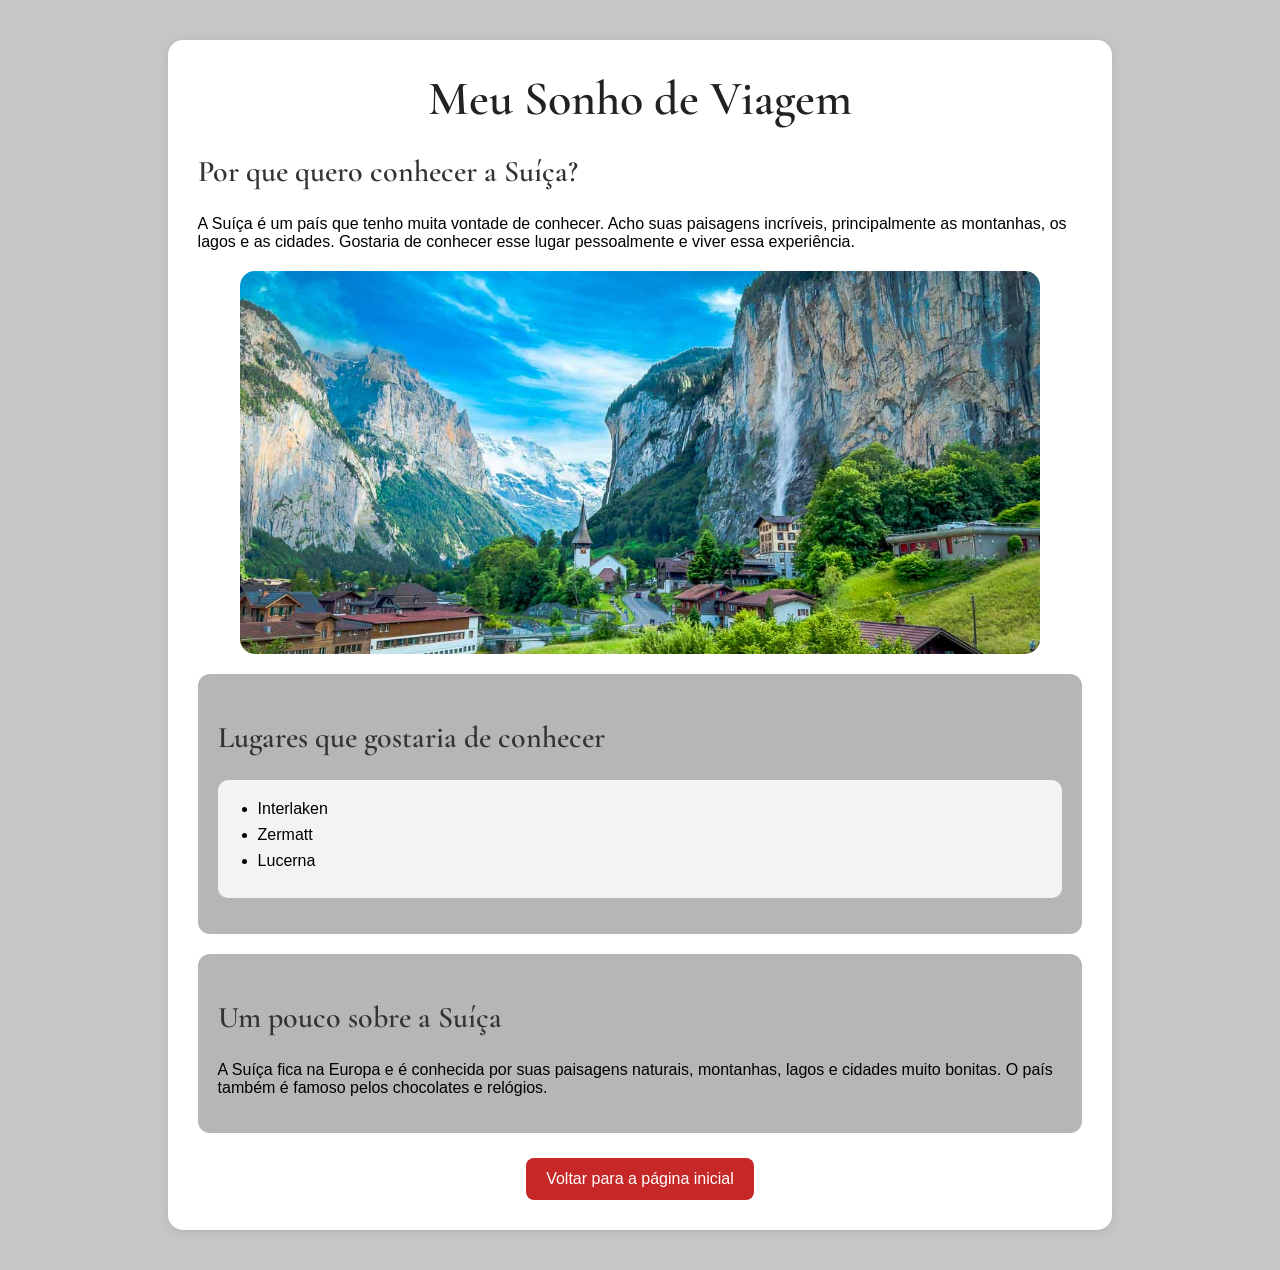
==== destino.html @ d4ff0f16 "Add files via upload" ====
<!DOCTYPE html>
<html lang="pt-br">
<head>
    <meta charset="UTF-8">
    <meta name="viewport" content="width=device-width, initial-scale=1.0">
    <title>Sonho de Viagem</title>

    <link rel="stylesheet" href="style.css">

<link rel="preconnect" href="https://fonts.googleapis.com">
<link rel="preconnect" href="https://fonts.gstatic.com" crossorigin>

<link href="https://fonts.googleapis.com/css2?family=Cormorant+Garamond:wght@400;500;600;700&display=swap" rel="stylesheet">
</head>

<body>
    <div class="container">
<h1>Meu Sonho de Viagem</h1>

<h2>Por que quero conhecer a Suíça?</h2>

<p>
    A Suíça é um país que tenho muita vontade de conhecer.
    Acho suas paisagens incríveis, principalmente as montanhas,
    os lagos e as cidades. Gostaria de conhecer esse lugar
    pessoalmente e viver essa experiência.
</p>

<img class="imagem-suica" src="suica.jpg" alt="Paisagem da Suíça">
<div class="secao">
    <h2>Lugares que gostaria de conhecer</h2>

    <ul>
        <li>Interlaken</li>
        <li>Zermatt</li>
        <li>Lucerna</li>
    </ul>
</div>

<div class="secao">
    <h2>Um pouco sobre a Suíça</h2>

    <p>
        A Suíça fica na Europa e é conhecida por suas
        paisagens naturais, montanhas, lagos e cidades
        muito bonitas. O país também é famoso pelos
        chocolates e relógios.
    </p>
</div>
<a href="index.html">Voltar para a página inicial</a>
    </div>
</body>
</html>
---- style.css ----
body {
    background-color: #c6c6c7;
    font-family: Arial, sans-serif;
}

img {
    width: 300px;
    border-radius: 15px;
    display: block;
    margin: 0 auto;
}

.container {
    background-color: white;
    width: 70%;
    margin: 40px auto;
    padding: 30px;
    border-radius: 15px;
    box-shadow: 0px 2px 10px rgba(0, 0, 0, 0.1);

}

h1 {
    text-align: center;
    color: #222222;
}

h2 {
    color: #333333;
}

ul {
    background-color: #f2f3f5;
    padding: 20px 40px;
    border-radius: 10px;

}

li {
    margin-bottom: 8px;
}

a {
    display: block;
    width: fit-content;
    margin: 25px auto 0;
    padding: 12px 20px;
    background-color: #c62828;
    color: white;
    text-decoration: none;
    border-radius: 8px;
}

a:hover {
    background-color: #8e1b1b;
}

.apresentacao {
    display: flex;
    align-items: center;
    justify-content: space-between;
    gap: 30px;

}
.texto {
    flex:1;

}

.apresentacao img {
    width: 300px;
}

h1 {
    font-family: 'Cormorant Garamond', serif;
    font-size: 48px;
    font-weight: 600;
    margin-top: 0;
    margin-bottom: 10px;
}

h2 {
    font-family: 'Cormorant Garamond', serif;
    font-weight: 600;
    font-size: 30px;
}

.secao {
    background-color: #b6b6b6;
    padding: 20px;
    border-radius: 12px;
    margin-top: 20px;
}

.imagem-suica {
    width: 100%;
    max-width: 800px;
    display: block;
    margin: 20px auto;
    border-radius: 15px;
}
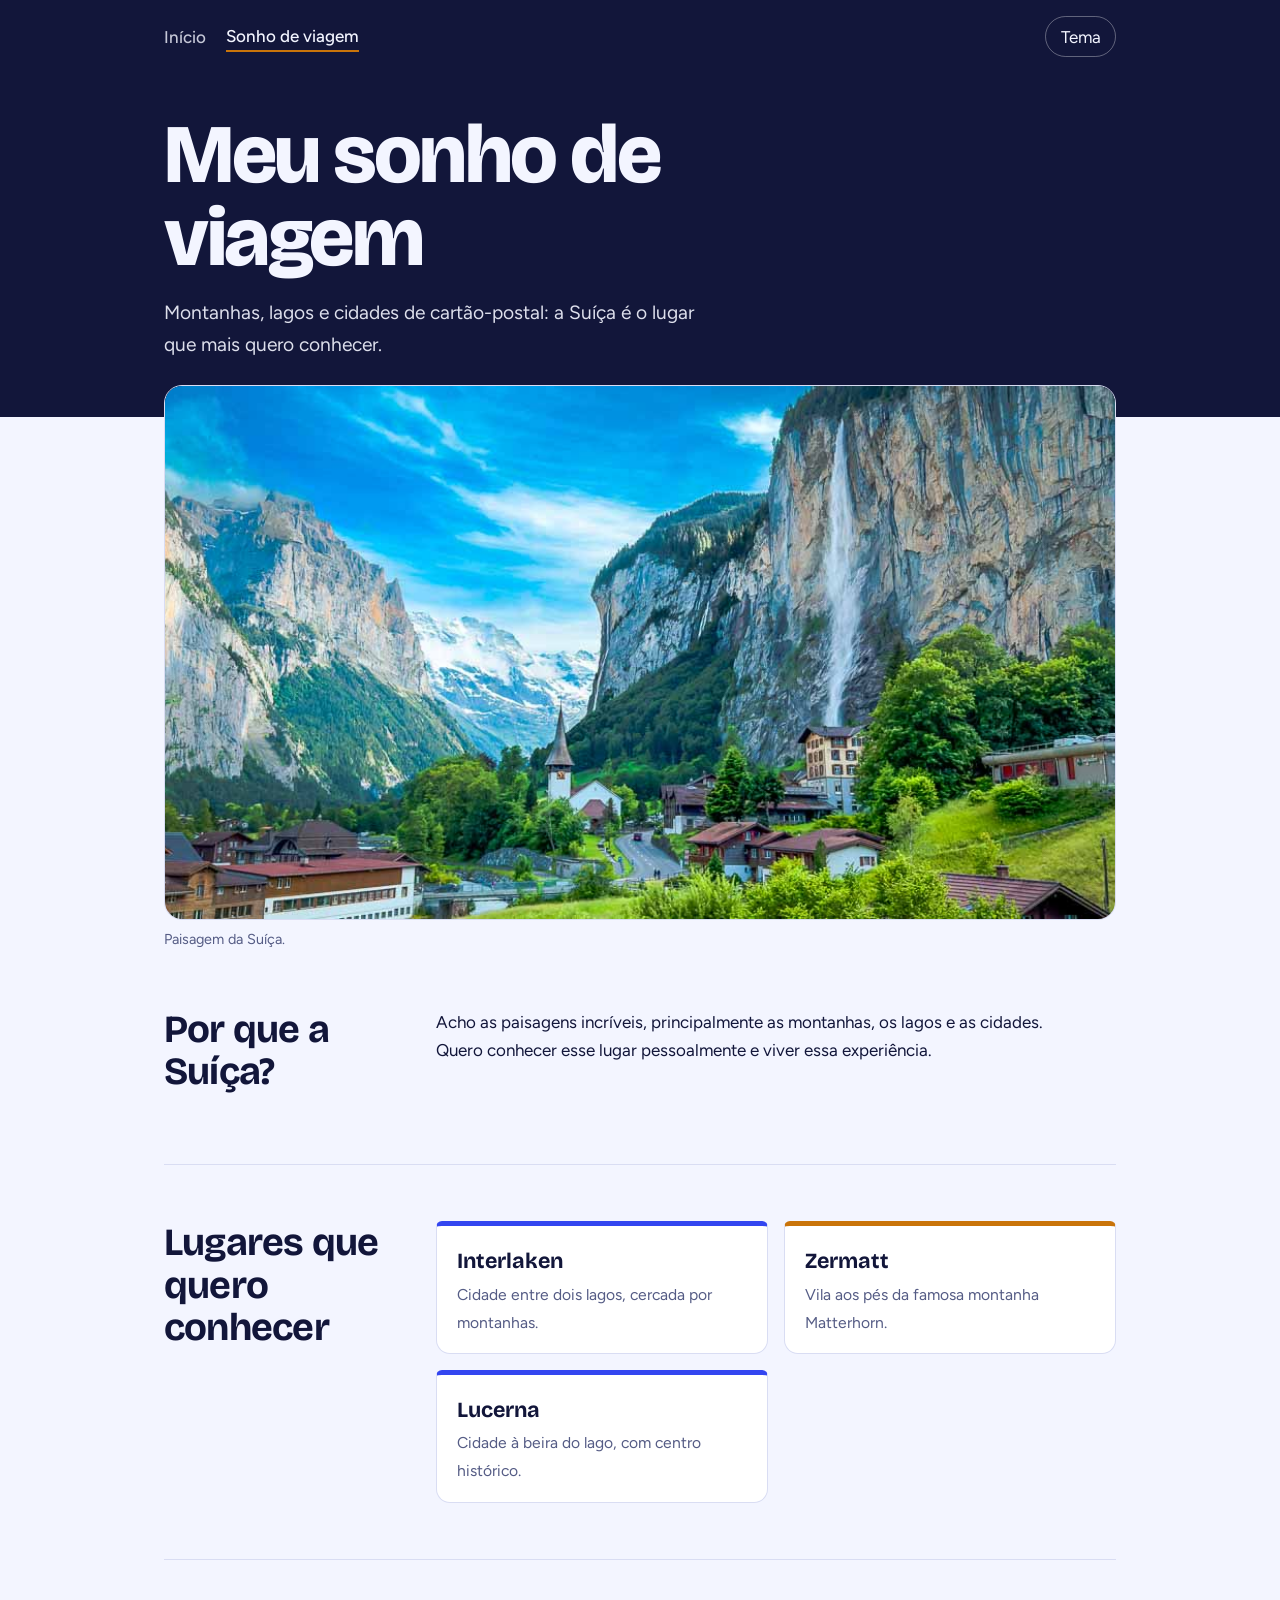
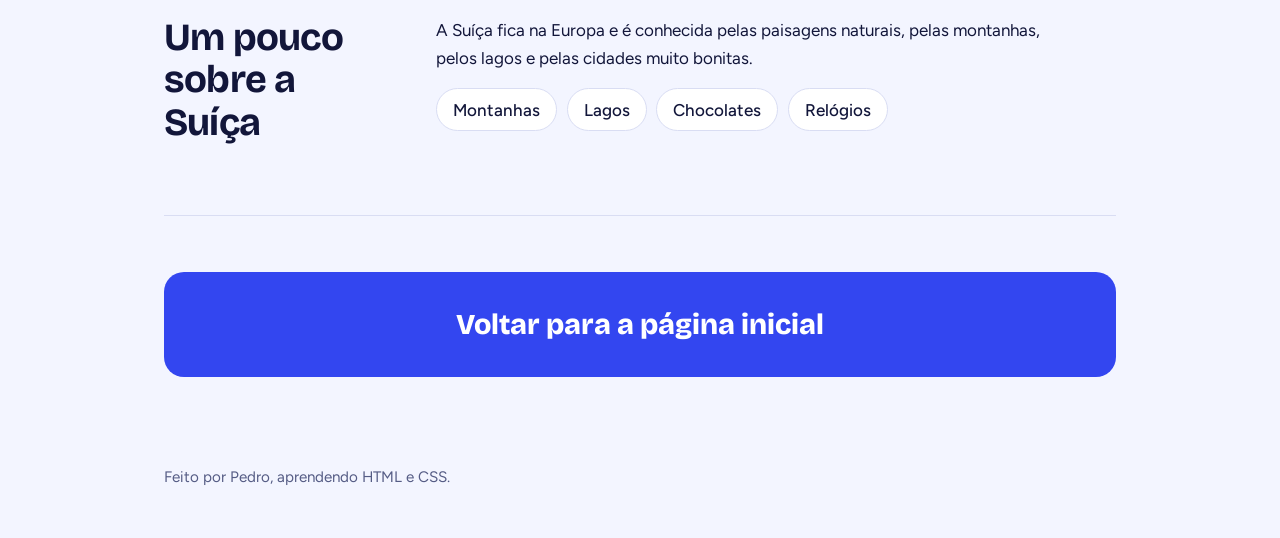
==== commit c1636b82: "Add files via upload" ====
--- a/destino.html
+++ b/destino.html
@@ -1,53 +1,144 @@
-<!DOCTYPE html>
-<html lang="pt-br">
-<head>
-    <meta charset="UTF-8">
-    <meta name="viewport" content="width=device-width, initial-scale=1.0">
-    <title>Sonho de Viagem</title>
-
-    <link rel="stylesheet" href="style.css">
-
-<link rel="preconnect" href="https://fonts.googleapis.com">
-<link rel="preconnect" href="https://fonts.gstatic.com" crossorigin>
-
-<link href="https://fonts.googleapis.com/css2?family=Cormorant+Garamond:wght@400;500;600;700&display=swap" rel="stylesheet">
-</head>
-
-<body>
-    <div class="container">
-<h1>Meu Sonho de Viagem</h1>
-
-<h2>Por que quero conhecer a Suíça?</h2>
-
-<p>
-    A Suíça é um país que tenho muita vontade de conhecer.
-    Acho suas paisagens incríveis, principalmente as montanhas,
-    os lagos e as cidades. Gostaria de conhecer esse lugar
-    pessoalmente e viver essa experiência.
-</p>
-
-<img class="imagem-suica" src="suica.jpg" alt="Paisagem da Suíça">
-<div class="secao">
-    <h2>Lugares que gostaria de conhecer</h2>
-
-    <ul>
-        <li>Interlaken</li>
-        <li>Zermatt</li>
-        <li>Lucerna</li>
-    </ul>
-</div>
-
-<div class="secao">
-    <h2>Um pouco sobre a Suíça</h2>
-
-    <p>
-        A Suíça fica na Europa e é conhecida por suas
-        paisagens naturais, montanhas, lagos e cidades
-        muito bonitas. O país também é famoso pelos
-        chocolates e relógios.
-    </p>
-</div>
-<a href="index.html">Voltar para a página inicial</a>
-    </div>
-</body>
-</html>+<!DOCTYPE html>
+<html lang="pt-BR">
+<head>
+<meta charset="UTF-8">
+<meta name="viewport" content="width=device-width, initial-scale=1.0">
+<title>Sonho de viagem – Suíça | Pedro</title>
+<meta name="description" content="Por que o Pedro quer conhecer a Suíça: montanhas, lagos e cidades.">
+<link rel="preconnect" href="https://fonts.googleapis.com">
+<link rel="preconnect" href="https://fonts.gstatic.com" crossorigin>
+<link href="https://fonts.googleapis.com/css2?family=Bricolage+Grotesque:wght@600;800&family=Figtree:wght@400;500;700&display=swap" rel="stylesheet">
+<style>
+:root{
+  --bg:#F3F5FF; --surface:#FFFFFF; --ink:#12163A; --muted:#555C85;
+  --blue:#3346F0; --amber:#C9740A; --line:#D9DDF3; --hero:#12163A; --hero-ink:#F3F5FF;
+  --display:"Bricolage Grotesque","Trebuchet MS",sans-serif;
+  --body:"Figtree","Segoe UI",Arial,sans-serif;
+}
+@media (prefers-color-scheme:dark){
+  :root:not([data-theme="light"]){
+    --bg:#0C0F29; --surface:#161B42; --ink:#EEF0FF; --muted:#A3AAD3;
+    --blue:#8D9BFF; --amber:#FFB547; --line:#2A3060; --hero:#080A1E; --hero-ink:#EEF0FF;
+  }
+}
+:root[data-theme="dark"]{
+  --bg:#0C0F29; --surface:#161B42; --ink:#EEF0FF; --muted:#A3AAD3;
+  --blue:#8D9BFF; --amber:#FFB547; --line:#2A3060; --hero:#080A1E; --hero-ink:#EEF0FF;
+}
+*{box-sizing:border-box;margin:0}
+html{scroll-behavior:smooth}
+body{background:var(--bg);color:var(--ink);font-family:var(--body);font-size:1.0625rem;line-height:1.65}
+a{color:var(--blue)}
+:focus-visible{outline:3px solid var(--amber);outline-offset:3px;border-radius:4px}
+.wrap{max-width:62rem;margin:0 auto;padding:0 1.25rem}
+
+header.top{background:var(--hero);color:var(--hero-ink)}
+nav{display:flex;gap:1.25rem;align-items:center;padding:1rem 0;flex-wrap:wrap}
+nav a{color:var(--hero-ink);text-decoration:none;opacity:.8;font-weight:500}
+nav a:hover{opacity:1;text-decoration:underline}
+nav a[aria-current="page"]{opacity:1;border-bottom:2px solid var(--amber)}
+nav button{margin-left:auto;background:transparent;color:var(--hero-ink);border:1px solid #ffffff55;border-radius:999px;padding:.35rem .9rem;font:inherit;cursor:pointer}
+nav button:hover{background:#ffffff1a}
+
+.hero{padding:2.5rem 0 3.5rem}
+.hero h1{font-family:var(--display);font-weight:800;font-size:clamp(2.6rem,8vw,5.2rem);line-height:1;letter-spacing:-.03em;max-width:14ch}
+.hero p{max-width:34rem;margin-top:1.1rem;font-size:1.2rem;opacity:.9}
+
+.photo{margin:-2rem auto 0;position:relative}
+.photo img{width:100%;height:auto;display:block;border-radius:18px;border:1px solid var(--line);aspect-ratio:16/9;object-fit:cover;background:#1c2150}
+.photo figcaption{font-size:.9rem;color:var(--muted);margin-top:.5rem}
+
+section{padding:3.5rem 0;border-bottom:1px solid var(--line)}
+section:last-of-type{border-bottom:0}
+h2{font-family:var(--display);font-size:clamp(1.8rem,4vw,2.4rem);line-height:1.1;letter-spacing:-.02em;margin-bottom:1rem}
+.two{display:grid;gap:1.5rem 3rem}
+@media(min-width:760px){.two{grid-template-columns:14rem 1fr}}
+.prose{max-width:40rem}
+
+.places{list-style:none;padding:0;display:grid;gap:1rem;grid-template-columns:repeat(auto-fit,minmax(14rem,1fr))}
+.places li{background:var(--surface);border:1px solid var(--line);border-top:5px solid var(--blue);border-radius:6px 6px 14px 14px;padding:1.1rem 1.25rem}
+.places li:nth-child(2){border-top-color:var(--amber)}
+.places strong{display:block;font-family:var(--display);font-size:1.35rem}
+.places span{color:var(--muted);font-size:.98rem}
+
+.facts{display:flex;flex-wrap:wrap;gap:.6rem;list-style:none;padding:0;margin-top:1rem}
+.facts li{background:var(--surface);border:1px solid var(--line);border-radius:999px;padding:.4rem 1rem;font-weight:500}
+
+.back{display:block;text-align:center;background:var(--blue);color:#fff;text-decoration:none;font-family:var(--display);font-weight:800;font-size:clamp(1.3rem,3.5vw,1.8rem);padding:1.8rem 1rem;border-radius:20px}
+@media (prefers-color-scheme:dark){:root:not([data-theme="light"]) .back{color:#0C0F29}}
+:root[data-theme="dark"] .back{color:#0C0F29}
+.back:hover{filter:brightness(1.1)}
+
+footer{padding:2rem 0 3rem;color:var(--muted);font-size:.95rem}
+@media (prefers-reduced-motion:reduce){html{scroll-behavior:auto}}
+</style>
+</head>
+<body>
+
+<header class="top">
+  <div class="wrap">
+    <nav aria-label="Principal">
+      <a href="index.html">Início</a>
+      <a href="destino.html" aria-current="page">Sonho de viagem</a>
+      <button id="tema" type="button" aria-label="Alternar tema claro e escuro">Tema</button>
+    </nav>
+    <div class="hero">
+      <h1>Meu sonho de viagem</h1>
+      <p>Montanhas, lagos e cidades de cartão-postal: a Suíça é o lugar que mais quero conhecer.</p>
+    </div>
+  </div>
+</header>
+
+<main class="wrap">
+
+  <figure class="photo">
+    <img src="suica.jpg" alt="Paisagem da Suíça com montanhas e lago" width="1200" height="675">
+    <figcaption>Paisagem da Suíça.</figcaption>
+  </figure>
+
+  <section class="two">
+    <h2>Por que a Suíça?</h2>
+    <p class="prose">Acho as paisagens incríveis, principalmente as montanhas, os lagos e as cidades. Quero conhecer esse lugar pessoalmente e viver essa experiência.</p>
+  </section>
+
+  <section class="two">
+    <h2>Lugares que quero conhecer</h2>
+    <ul class="places">
+      <li><strong>Interlaken</strong><span>Cidade entre dois lagos, cercada por montanhas.</span></li>
+      <li><strong>Zermatt</strong><span>Vila aos pés da famosa montanha Matterhorn.</span></li>
+      <li><strong>Lucerna</strong><span>Cidade à beira do lago, com centro histórico.</span></li>
+    </ul>
+  </section>
+
+  <section class="two">
+    <h2>Um pouco sobre a Suíça</h2>
+    <div>
+      <p class="prose">A Suíça fica na Europa e é conhecida pelas paisagens naturais, pelas montanhas, pelos lagos e pelas cidades muito bonitas.</p>
+      <ul class="facts"><li>Montanhas</li><li>Lagos</li><li>Chocolates</li><li>Relógios</li></ul>
+    </div>
+  </section>
+
+  <section>
+    <a class="back" href="index.html">Voltar para a página inicial</a>
+  </section>
+
+</main>
+
+<footer>
+  <div class="wrap">Feito por Pedro, aprendendo HTML e CSS.</div>
+</footer>
+
+<script>
+(function(){
+  var b=document.getElementById('tema'),r=document.documentElement;
+  try{var s=localStorage.getItem('tema');if(s)r.setAttribute('data-theme',s)}catch(e){}
+  b.addEventListener('click',function(){
+    var dark=r.getAttribute('data-theme')==='dark'||(!r.getAttribute('data-theme')&&matchMedia('(prefers-color-scheme:dark)').matches);
+    var n=dark?'light':'dark';
+    r.setAttribute('data-theme',n);
+    try{localStorage.setItem('tema',n)}catch(e){}
+  });
+})();
+</script>
+</body>
+</html>
